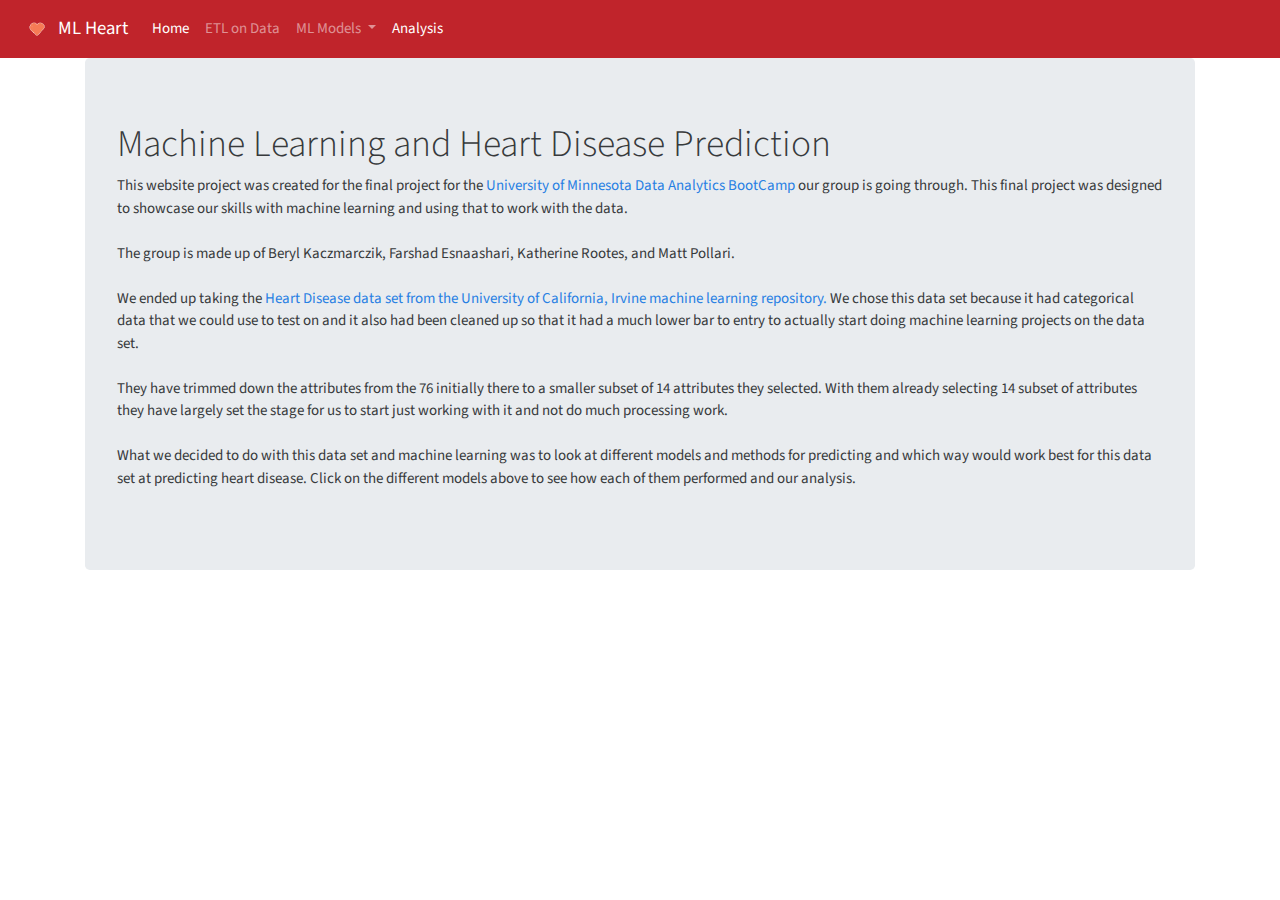
==== website/analysis.html @ 82eff1f5 "latest updates that includes the latest notebooks: RefactorCompare, and LogisticRegression, all the " ====
<!DOCTYPE html>
<!DOCTYPE html>
<html lang="en-us">

<head>
  <link rel="icon" href="resources/heart.png"
  <meta charset="UTF-8">
  <title>ML  & Heart Disease</title>

 <!-- Bring in our bootstrap stylesheet -->

 
<link rel="stylesheet" href="https://stackpath.bootstrapcdn.com/bootstrap/4.3.1/css/bootstrap.min.css" integrity="sha384-ggOyR0iXCbMQv3Xipma34MD+dH/1fQ784/j6cY/iJTQUOhcWr7x9JvoRxT2MZw1T" crossorigin="anonymous">

 <script src="https://code.jquery.com/jquery-3.3.1.slim.min.js" integrity="sha384-q8i/X+965DzO0rT7abK41JStQIAqVgRVzpbzo5smXKp4YfRvH+8abtTE1Pi6jizo" crossorigin="anonymous"></script>
 <script src="https://cdnjs.cloudflare.com/ajax/libs/popper.js/1.14.7/umd/popper.min.js" integrity="sha384-UO2eT0CpHqdSJQ6hJty5KVphtPhzWj9WO1clHTMGa3JDZwrnQq4sF86dIHNDz0W1" crossorigin="anonymous"></script>
 <script src="https://stackpath.bootstrapcdn.com/bootstrap/4.3.1/js/bootstrap.min.js" integrity="sha384-JjSmVgyd0p3pXB1rRibZUAYoIIy6OrQ6VrjIEaFf/nJGzIxFDsf4x0xIM+B07jRM" crossorigin="anonymous"></script>

 <link rel="stylesheet" href="style.css">
</head>

<body>
    <nav class="navbar navbar-expand-lg navbar-dark bg-primary">
      <img src="resources/beat.gif" height="42" width="42">
        <a class="navbar-brand" href="index.html">ML Heart</a>
        <button class="navbar-toggler" type="button" data-toggle="collapse" data-target="#navbarColor01" aria-controls="navbarColor01" aria-expanded="false" aria-label="Toggle navigation">
          <span class="navbar-toggler-icon"></span>
        </button>        
      
        <div class="collapse navbar-collapse" id="navbarColor01">
          <ul class="navbar-nav mr-auto">
            <li class="nav-item active">
              <a class="nav-link" href="index.html">Home</a>
            </li>
            <li class="nav-item">
                <a class="nav-link" href="etl.html">ETL on Data</a>
              </li>
            <li class="nav-item dropdown">
                <a class="nav-link dropdown-toggle" href="#" id="navbarDropdown" role="button" data-toggle="dropdown" aria-haspopup="true" aria-expanded="false">
                  ML Models
                </a>
                <div class="dropdown-menu" aria-labelledby="navbarDropdown">
                  <a class="dropdown-item" href="forest.html">Random Forest</a>
                  <a class="dropdown-item" href="logistic.html">Logistic Regression </a>
                  <a class="dropdown-item" href="neural.html">Neural Net</a>
                  <a class="dropdown-item" href="knearest.html">K Nearest Neighbors</a>
                  <a class="dropdown-item" href="vector.html">Support Vector Machine</a>
                </div>
              </li>

            <li class="nav-item">
              <a class="nav-link active"href="analysis.html">Analysis</a>
            </li>
          </ul>
          </div>
        </nav>
  <div class="container">


  
      <!-- Row 1 -->
      <div class="row">
        <div class="col-12 col-sm-12 col-md-12">
            <div class="jumbotron">
                 <h1>Machine Learning and Heart Disease Prediction</h1>
                 <p> 
                    This website project was created for the final project for the <a href='https://bootcamp.umn.edu/data/'>University of Minnesota Data Analytics BootCamp</a> our group is going through.  This final project was designed to showcase our skills with machine learning and using that to  work with the data.
                    <br><br>
                    The group is made up of Beryl Kaczmarczik, Farshad Esnaashari, Katherine Rootes, and Matt Pollari.
                    
                   <br><br> We ended up taking the  <a href='https://archive.ics.uci.edu/ml/datasets/Heart+Disease'>Heart Disease data set from the University of California, Irvine machine learning repository.</a> 
 
                   We chose this data set because it had categorical data that we could use to test on and it also had been cleaned up so that it had a much lower bar to entry to actually start doing machine learning projects on the data set. 
                   
                   <br><br> 
                   They have  trimmed down the attributes from the 76 initially there to a smaller subset of 14 attributes they selected. With them already selecting 14 subset of attributes they have largely set the stage for us to start just working with it and not do much processing work.

                   <br><br> 
                   What we decided to do with this data set and machine learning was to look at different models and methods for predicting and which way would work best for this data set at predicting heart disease. Click on the different models above to see how each of them performed and our analysis.

                   
         </p>
        </div>
    </div>
      </div>
      </div>
</body>
</html>
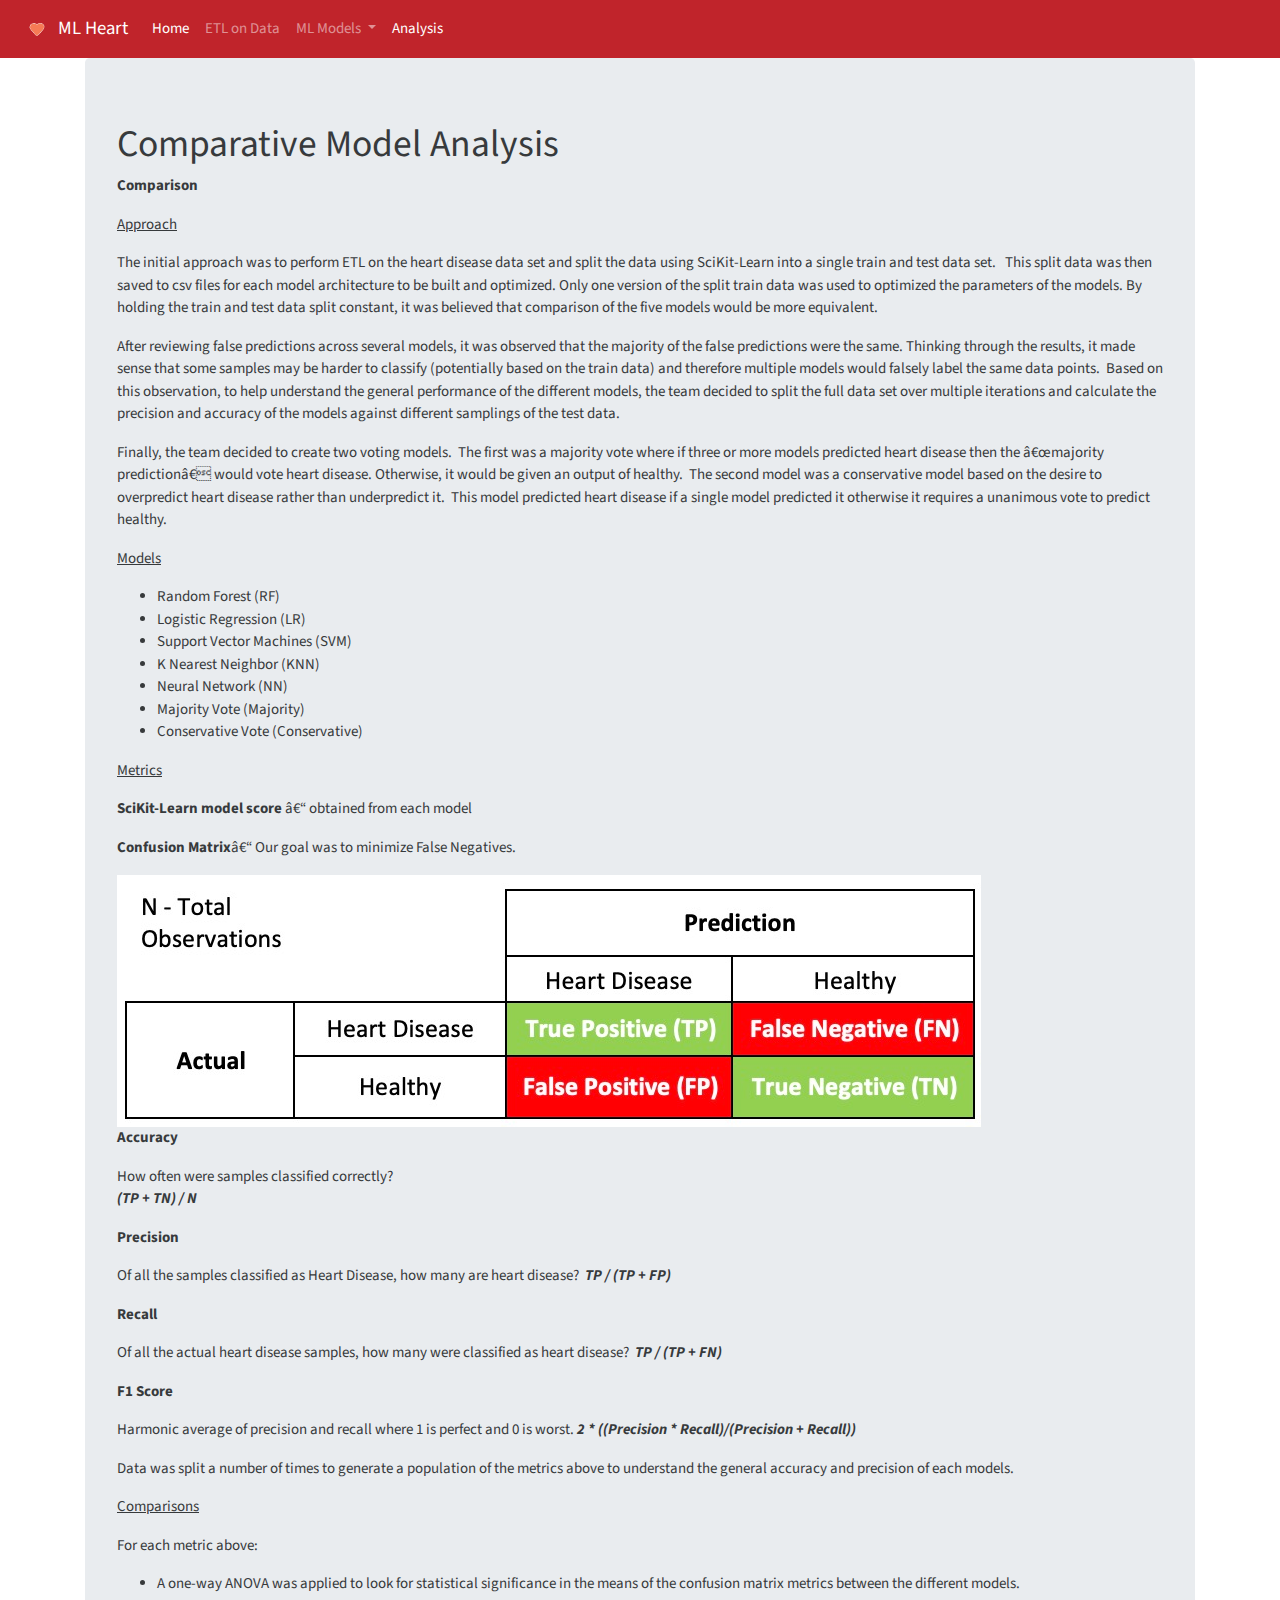
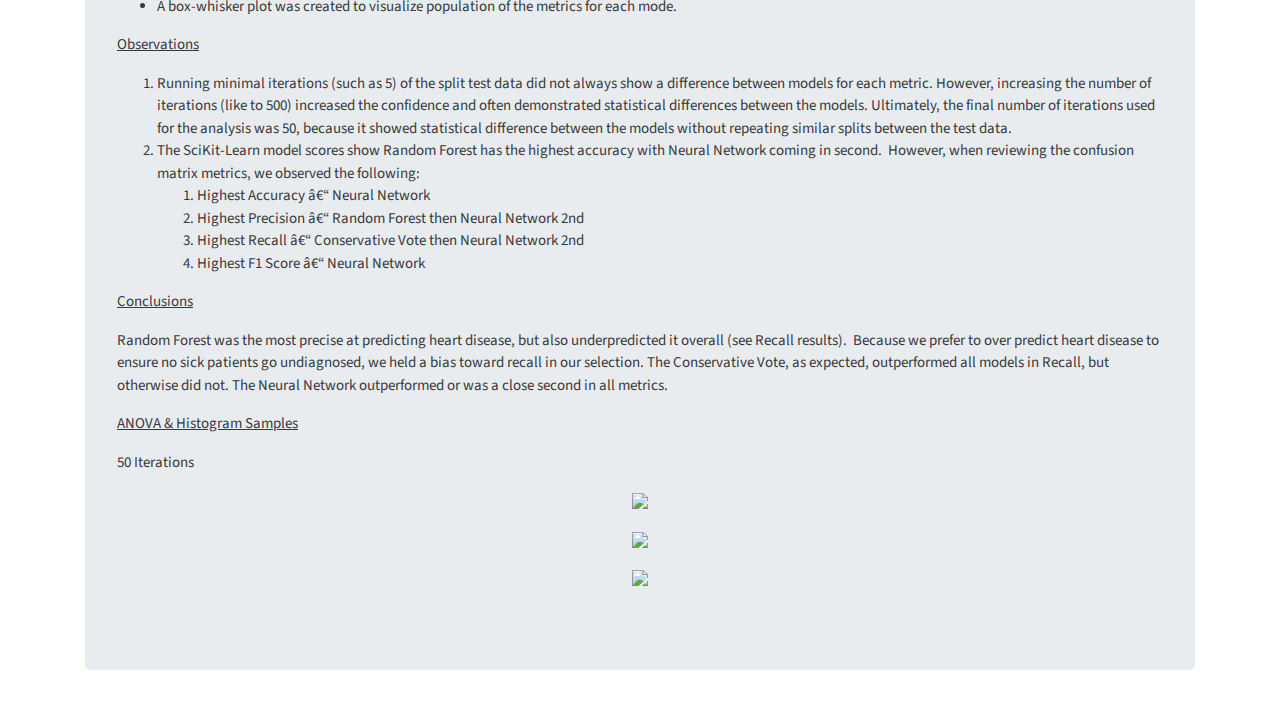
==== commit d1472536: "updates to the index.html and analysis.html" ====
--- a/website/analysis.html
+++ b/website/analysis.html
@@ -62,24 +62,98 @@
       <div class="row">
         <div class="col-12 col-sm-12 col-md-12">
             <div class="jumbotron">
-                 <h1>Machine Learning and Heart Disease Prediction</h1>
-                 <p> 
-                    This website project was created for the final project for the <a href='https://bootcamp.umn.edu/data/'>University of Minnesota Data Analytics BootCamp</a> our group is going through.  This final project was designed to showcase our skills with machine learning and using that to  work with the data.
-                    <br><br>
-                    The group is made up of Beryl Kaczmarczik, Farshad Esnaashari, Katherine Rootes, and Matt Pollari.
-                    
-                   <br><br> We ended up taking the  <a href='https://archive.ics.uci.edu/ml/datasets/Heart+Disease'>Heart Disease data set from the University of California, Irvine machine learning repository.</a> 
- 
-                   We chose this data set because it had categorical data that we could use to test on and it also had been cleaned up so that it had a much lower bar to entry to actually start doing machine learning projects on the data set. 
+                 <h1><strong>Comparative Model Analysis</strong></h1>
+                 <p><strong>Comparison</strong></p>
+                 <p><u>Approach</u></p>
+                 <p>The initial approach was to perform ETL on the heart disease data set and split the data using SciKit-Learn into a single train and test data set. &nbsp; This split data was then saved to csv files for each model architecture to be built and optimized. Only one version of the split train data was used to optimized the parameters of the models. By holding the train and test data split constant, it was believed that comparison of the five models would be more equivalent.</p>
+                 <p>After reviewing false predictions across several models, it was observed that the majority of the false predictions were the same. Thinking through the results, it made sense that some samples may be harder to classify (potentially based on the train data) and therefore multiple models would falsely label the same data points. &nbsp;Based on this observation, to help understand the general performance of the different models, the team decided to split the full data set over multiple iterations and calculate the precision and accuracy of the models against different samplings of the test data.</p>
+                 <p>Finally, the team decided to create two voting models. &nbsp;The first was a majority vote where if three or more models predicted heart disease then the “majority prediction” would vote heart disease. Otherwise, it would be given an output of healthy. &nbsp;The second model was a conservative model based on the desire to overpredict heart disease rather than underpredict it. &nbsp;This model predicted heart disease if a single model predicted it otherwise it requires a unanimous vote to predict healthy.</p>
+                 <p><u>Models</u></p>
+                 <ul>
+                   <li>Random Forest (RF)</li>
+                   <li>Logistic Regression (LR)</li>
+                   <li>Support Vector Machines (SVM)</li>
+                   <li>K Nearest Neighbor (KNN)</li>
+                   <li>Neural Network (NN)</li>
+                   <li>Majority Vote (Majority)</li>
+                   <li>Conservative Vote (Conservative)</li>
+                 </ul>
+                 <p><u>Metrics</u></p>
+                 <p><strong>SciKit-Learn model score</strong> – obtained from each model</p>
+                 <p><strong>Confusion Matrix</strong>– Our goal was to minimize False Negatives.</p>
+                 <img src="resources/matrix.jpg" alt="">
+                     </tr>
+                     <tr>
+                       <td valign="top" width="19.661733615221987%">
+                         <p><strong>Accuracy</strong></p>
+                       </td>
+                       <td colspan="3" valign="top" width="80.33826638477801%">
+                         <p>How often were samples classified correctly?
+                           <br><strong><em>(TP + TN) / N</em></strong></p>
+                       </td>
+                     </tr>
+                     <tr>
+                       <td valign="top" width="19.661733615221987%">
+                         <p><strong>Precision</strong></p>
+                       </td>
+                       <td colspan="3" valign="top" width="80.33826638477801%">
+                         <p>Of all the samples classified as Heart Disease, how many are heart disease? &nbsp;<strong><em>TP / (TP + FP)</em></strong></p>
+                       </td>
+                     </tr>
+                     <tr>
+                       <td valign="top" width="19.661733615221987%">
+                         <p><strong>Recall</strong></p>
+                       </td>
+                       <td colspan="3" valign="top" width="80.33826638477801%">
+                         <p>Of all the actual heart disease samples, how many were classified as heart disease? <strong><em>&nbsp;TP / (TP + FN)</em></strong></p>
+                       </td>
+                     </tr>
+                     <tr>
+                       <td valign="top" width="19.661733615221987%">
+                         <p><strong>F1 Score</strong></p>
+                       </td>
+                       <td colspan="3" valign="top" width="80.33826638477801%">
+                         <p>Harmonic average of precision and recall where 1 is perfect and 0 is worst. <strong><em>2 * ((Precision * Recall)/(Precision + Recall))</em></strong></p>
+                       </td>
+                     </tr>
+                   </tbody>
+                 </table>
+                 <p>Data was split a number of times to generate a population of the metrics above to understand the general accuracy and precision of each models.</p>
+                 <p><u>Comparisons</u></p>
+                 <p>For each metric above:</p>
+                 <ul>
+                   <li>A one-way ANOVA was applied to look for statistical significance in the means of the confusion matrix metrics between the different models.</li>
+                   <li>A box-whisker plot was created to visualize population of the metrics for each mode.</li>
+                 </ul>
+                 <p><u>Observations</u></p>
+                 <ol>
+                   <li>Running minimal iterations (such as 5) of the split test data did not always show a difference between models for each metric. However, increasing the number of iterations (like to 500) increased the confidence and often demonstrated statistical differences between the models. Ultimately, the final number of iterations used for the analysis was 50, because it showed statistical difference between the models without repeating similar splits between the test data.</li>
+                   <li>The SciKit-Learn model scores show Random Forest has the highest accuracy with Neural Network coming in second. &nbsp;However, when reviewing the confusion matrix metrics, we observed the following:
+                     <ol>
+                       <li>Highest Accuracy – Neural Network</li>
+                       <li>Highest Precision – Random Forest then Neural Network 2nd</li>
+                       <li>Highest Recall – Conservative Vote then Neural Network 2nd</li>
+                       <li>Highest F1 Score – Neural Network</li>
+                     </ol>
+                   </li>
+                 </ol>
+                 <p><u>Conclusions</u></p>
+                 <p>Random Forest was the most precise at predicting heart disease, but also underpredicted it overall (see Recall results). &nbsp;Because we prefer to over predict heart disease to ensure no sick patients go undiagnosed, we held a bias toward recall in our selection. The Conservative Vote, as expected, outperformed all models in Recall, but otherwise did not. The Neural Network outperformed or was a close second in all metrics.</p>
+                 <p><u>ANOVA &amp; Histogram Samples</u></p>
+                 <p>50 Iterations</p>
+                 <center><img src="resources/Compare-image1.png"></center>
+                 <p>
+
+                 </p>
+                 <center><img src="resources/Compare-image2.png"></center>
+                 <p>
+
+                 </p>
+                 <center><img src="resources/Compare-image3.png"></center>
+                 <p>
                    
-                   <br><br> 
-                   They have  trimmed down the attributes from the 76 initially there to a smaller subset of 14 attributes they selected. With them already selecting 14 subset of attributes they have largely set the stage for us to start just working with it and not do much processing work.
+                 </p>
 
-                   <br><br> 
-                   What we decided to do with this data set and machine learning was to look at different models and methods for predicting and which way would work best for this data set at predicting heart disease. Click on the different models above to see how each of them performed and our analysis.
-
-                   
-         </p>
         </div>
     </div>
       </div>
